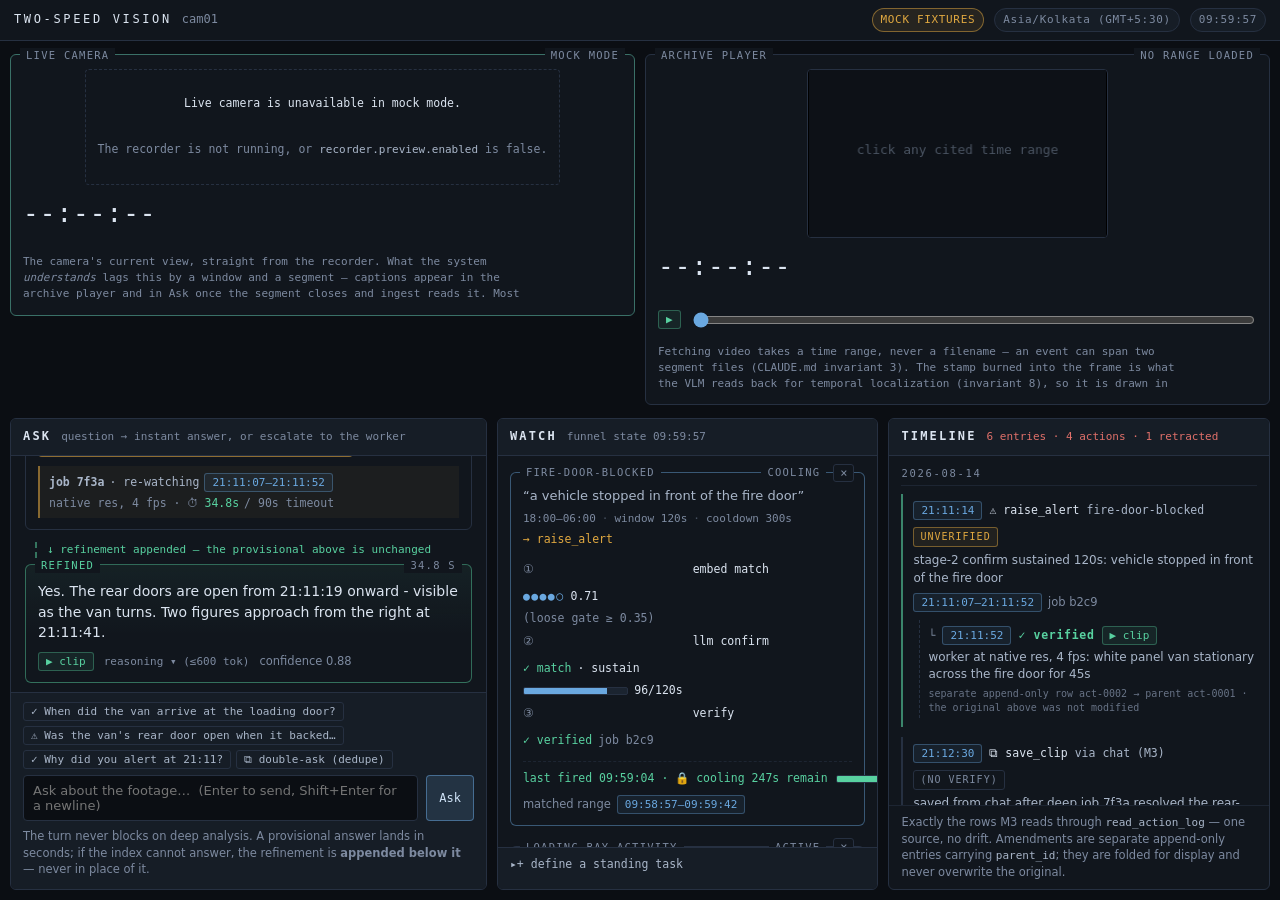
==== ui/index.html @ 1375d9a0 "Two-speed vision agent: recorder, ingest, index, worker, ask agent, monitor, UI Local video intellig" ====
<!DOCTYPE html>
<html lang="en">
  <head>
    <meta charset="utf-8" />
    <meta name="viewport" content="width=device-width, initial-scale=1" />
    <title>Two-Speed Vision — cam01</title>

    <!--
      CLAUDE.md invariant 10 / SPEC §11.1: THIS PAGE SHIPS NO REMOTE ASSETS.
      No CDN, no remote fonts, no remote anything. The demo is rehearsed and run with the
      network off — a CDN link works on every laptop you test on and fails on stage.
      Everything below is a relative path into ui/. The favicon is an inline data: URI so
      the browser does not even ask for /favicon.ico. Fonts are the system stack.
      If you add an asset, add it to this directory. `grep -rn "https\?://" ui/*.html
      ui/static ui/mock` must return nothing at all — the favicon below is a base64 PNG
      rather than the usual inline SVG precisely so that grep stays clean: an SVG data
      URI has to carry an xmlns that *looks* like a remote reference to anyone auditing
      in a hurry at hour 39.
    -->
    <link rel="icon" href="[data-uri]" />
    <link rel="stylesheet" href="static/app.css" />
  </head>

  <body>
    <header class="topbar">
      <div class="topbar-left">
        <span class="brand">TWO-SPEED VISION</span>
        <span class="brand-sub" data-camera-id>cam01</span>
      </div>
      <div class="topbar-right">
        <span class="pill" data-mode-pill>…</span>
        <span class="pill pill--quiet" data-tz-pill>…</span>
        <span class="pill pill--quiet" data-clock-pill>--:--:--</span>
      </div>
    </header>

    <div class="banner" data-banner hidden></div>

    <main class="layout">
      <!-- Live camera and archive player sit side by side: what the camera SEES next
           to what the system UNDERSTOOD. The gap between them is the design. -->
      <div class="stage">
        <!-- ─────────────────────────── live camera view ─────────────────────────── -->
      <!-- What the camera sees RIGHT NOW. A rolling JPEG written by the recorder's own
           ffmpeg as a second output (recorder.preview) — v4l2 access is exclusive, so
           this is the only way to show a live view without taking /dev/video0 away from
           the recorder. It is not the archive and it is not an analysis input. -->
      <section class="player card live" data-live>
        <span class="card-title">Live camera</span>
        <span class="card-badge" data-live-badge>connecting…</span>

        <div class="player-frame">
          <img data-live-img alt="live camera view" />
          <div class="live-offline" data-live-offline hidden>
            <p>No live frame.</p>
            <p class="muted">The recorder is not running, or <code>recorder.preview.enabled</code> is false.</p>
          </div>
        </div>

        <div class="player-side">
          <div class="player-clock" data-live-clock>--:--:--</div>
          <div class="player-source muted" data-live-source></div>
          <p class="player-note muted">
            The camera's current view, straight from the recorder. What the system
            <em>understands</em> lags this by a window and a segment — captions appear in
            the archive player and in Ask once the segment closes and ingest reads it.
            Most windows never reach the VLM at all: the detector gate skips ~80% of them
            (SPEC §2.3), which is what makes real-time possible.
          </p>
        </div>
      </section>

      <!-- ───────────────────────── shared archive player ───────────────────────── -->
      <section class="player card" data-player>
        <span class="card-title">Archive player</span>
        <span class="card-badge" data-player-range>no range loaded</span>

        <div class="player-frame">
          <canvas data-player-canvas></canvas>
          <!-- live mode swaps to GET /api/video?t_from=..&t_to=.. — a RANGE, never a file -->
          <video data-player-video hidden playsinline muted></video>
        </div>

        <div class="player-side">
          <div class="player-clock" data-player-clock>--:--:--</div>
          <div class="player-source muted" data-player-source></div>
          <div class="player-transport">
            <button type="button" class="chip chip--action" data-player-play aria-label="play">▶</button>
            <input type="range" min="0" max="1000" value="0" data-player-scrub aria-label="scrub" />
          </div>
          <div class="player-segments" data-player-segments></div>
          <div class="player-fetch muted" data-player-fetch></div>
          <p class="player-note muted">
            Fetching video takes a time range, never a filename — an event can span two
            segment files (CLAUDE.md invariant 3). The stamp burned into the frame is what
            the VLM reads back for temporal localization (invariant 8), so it is drawn in
            UTC, exactly as ingest burns it.
          </p>
        </div>
      </section>

      </div>

      <div class="panes">
        <!-- ─────────────────────────────── ASK ─────────────────────────────── -->
        <section class="pane pane--ask" data-ask>
          <header class="pane-head">
            <h1>Ask</h1>
            <span class="pane-sub">question → instant answer, or escalate to the worker</span>
          </header>

          <div class="ask-log" data-ask-log></div>

          <div class="ask-composer">
            <div class="chips" data-ask-demos></div>
            <form data-ask-form>
              <textarea
                data-ask-input
                rows="2"
                placeholder="Ask about the footage…  (Enter to send, Shift+Enter for a newline)"
              ></textarea>
              <button type="submit" class="btn btn--primary">Ask</button>
            </form>
            <p class="muted composer-note">
              The turn never blocks on deep analysis. A provisional answer lands in
              seconds; if the index cannot answer, the refinement is
              <strong>appended below it</strong> — never in place of it.
            </p>
          </div>
        </section>

        <!-- ────────────────────────────── WATCH ────────────────────────────── -->
        <section class="pane pane--watch" data-watch>
          <header class="pane-head">
            <h1>Watch</h1>
            <span class="pane-sub" data-watch-stamp>standing tasks → MCP actions</span>
          </header>

          <div class="watch-list" data-watch-list></div>

          <details class="task-form">
            <summary>+ define a standing task</summary>
            <form data-watch-form>
              <label>
                <span>task_id</span>
                <input name="task_id" placeholder="fire-door-blocked" autocomplete="off" />
              </label>
              <label>
                <span>describe</span>
                <input name="describe" placeholder="a vehicle stopped in front of the fire door" autocomplete="off" />
              </label>
              <div class="form-row">
                <label>
                  <span>window (s)</span>
                  <input name="window" type="number" min="1" />
                </label>
                <label>
                  <span>cooldown (s)</span>
                  <input name="cooldown" type="number" min="1" />
                </label>
              </div>
              <div class="form-row">
                <label>
                  <span>action</span>
                  <select name="action">
                    <option value="save_clip">save_clip</option>
                    <option value="raise_alert" selected>raise_alert</option>
                    <option value="file_ticket">file_ticket</option>
                  </select>
                </label>
                <label>
                  <span>active (local)</span>
                  <input name="active" placeholder="18:00-06:00" autocomplete="off" />
                </label>
              </div>
              <div class="form-foot">
                <button type="submit" class="btn">register</button>
                <!-- An explicit way out. The <summary> toggles too, but with the marker
                     hidden and the form taller than the pane on a laptop, "click the
                     heading again" is not discoverable. -->
                <button type="button" class="btn btn--quiet" data-watch-cancel>cancel</button>
                <code data-watch-endpoint></code>
              </div>
              <p class="form-msg" data-watch-formmsg></p>
              <p class="muted">
                The same endpoint M3 binds to later (SPEC §10 D5), so conversational
                registration costs a tool schema rather than new plumbing.
                <code>config/tasks.yaml</code> stays the cold-start seed.
              </p>
            </form>
          </details>
        </section>

        <!-- ───────────────────────────── TIMELINE ──────────────────────────── -->
        <section class="pane pane--timeline" data-timeline>
          <header class="pane-head">
            <h1>Timeline</h1>
            <span class="pane-sub" data-timeline-summary>the append-only action log</span>
          </header>

          <div class="timeline-list" data-timeline-list></div>

          <p class="muted pane-foot">
            Exactly the rows M3 reads through <code>read_action_log</code> — one source,
            no drift. Amendments are separate append-only entries carrying
            <code>parent_id</code>; they are folded for display and never overwrite the
            original.
          </p>
        </section>
      </div>
    </main>

    <script src="static/time.js" defer></script>
    <script src="static/data.js" defer></script>
    <script src="static/player.js" defer></script>
    <script src="static/live.js" defer></script>
    <script src="static/ask.js" defer></script>
    <script src="static/watch.js" defer></script>
    <script src="static/timeline.js" defer></script>
    <script src="static/app.js" defer></script>
  </body>
</html>
---- ui/static/app.css ----
/* SPEC §11 — three panes over one shared archive player.
 *
 * No remote assets, by rule (CLAUDE.md invariant 10): system font stacks only, no
 * @import, no url() to anywhere but this directory. Icons are Unicode glyphs, which
 * cost nothing and cannot fail to load with the network off.
 *
 * The visual language deliberately follows the ASCII mockups in SPEC §11.2–§11.4:
 * boxed cards with the label sitting in the top border and the state badge opposite it,
 * because on stage the label and the state are what people read.
 */

:root {
  --bg: #0b0e13;
  --panel: #11161d;
  --panel-2: #161d26;
  --panel-3: #1b2430;
  --line: #263041;
  --line-soft: #1d2532;
  --text: #dbe4f0;
  --text-dim: #a9b6c9;
  --muted: #7d8aa0;

  --ok: #58d1a0;
  --warn: #e0a840;
  --bad: #e0706a;
  --info: #6aa8e0;
  --hot: #d98cd0;

  --mono: ui-monospace, "DejaVu Sans Mono", "Liberation Mono", Menlo, Consolas, "Courier New", monospace;
  --sans: system-ui, -apple-system, "Segoe UI", Roboto, "Helvetica Neue", "Noto Sans", Arial, sans-serif;
}

* {
  box-sizing: border-box;
}

html,
body {
  height: 100%;
}

body {
  margin: 0;
  background: var(--bg);
  color: var(--text);
  font-family: var(--sans);
  font-size: 14px;
  line-height: 1.45;
  display: grid;
  grid-template-rows: auto auto 1fr;
  overflow: hidden;
}

/* ── top bar ─────────────────────────────────────────────────────────────────── */
.topbar {
  display: flex;
  align-items: center;
  justify-content: space-between;
  gap: 12px;
  padding: 8px 14px;
  border-bottom: 1px solid var(--line);
  background: var(--panel);
}
.topbar-left,
.topbar-right {
  display: flex;
  align-items: center;
  gap: 10px;
}
.brand {
  font-family: var(--mono);
  font-size: 12px;
  letter-spacing: 0.22em;
  color: var(--text);
}
.brand-sub {
  font-family: var(--mono);
  font-size: 12px;
  color: var(--muted);
}
.pill {
  font-family: var(--mono);
  font-size: 11px;
  letter-spacing: 0.06em;
  padding: 3px 8px;
  border-radius: 999px;
  border: 1px solid var(--line);
  color: var(--text-dim);
  background: var(--panel-2);
  white-space: nowrap;
}
.pill--quiet {
  color: var(--muted);
}
.pill--mock {
  color: var(--warn);
  border-color: rgba(224, 168, 64, 0.5);
  background: rgba(224, 168, 64, 0.1);
}
.pill--live {
  color: var(--ok);
  border-color: rgba(88, 209, 160, 0.5);
  background: rgba(88, 209, 160, 0.1);
}

.banner {
  padding: 8px 14px;
  font-family: var(--mono);
  font-size: 12px;
  border-bottom: 1px solid var(--line);
}
.banner--bad {
  background: rgba(224, 112, 106, 0.12);
  color: var(--bad);
}
.banner--warn {
  background: rgba(224, 168, 64, 0.12);
  color: var(--warn);
}

/* ── layout ──────────────────────────────────────────────────────────────────── */
.layout {
  display: grid;
  grid-template-rows: auto minmax(0, 1fr);
  gap: 10px;
  padding: 10px;
  min-height: 0;
}
.panes {
  display: grid;
  grid-template-columns: 1.25fr 1fr 1fr;
  gap: 10px;
  min-height: 0;
}
.pane {
  display: flex;
  flex-direction: column;
  min-height: 0;
  background: var(--panel);
  border: 1px solid var(--line);
  border-radius: 6px;
  overflow: hidden;
}
.pane-head {
  display: flex;
  align-items: baseline;
  gap: 10px;
  padding: 9px 12px;
  border-bottom: 1px solid var(--line);
  background: var(--panel-2);
}
.pane-head h1 {
  margin: 0;
  font-size: 12px;
  font-family: var(--mono);
  letter-spacing: 0.18em;
  text-transform: uppercase;
  color: var(--text);
}
.pane-sub {
  font-size: 11px;
  color: var(--muted);
  font-family: var(--mono);
}
.pane-foot {
  margin: 0;
  padding: 8px 12px;
  border-top: 1px solid var(--line-soft);
  font-size: 11px;
}

/* ── cards (the ASCII boxes) ─────────────────────────────────────────────────── */
.card {
  position: relative;
  border: 1px solid var(--line);
  border-radius: 6px;
  background: var(--panel);
  padding: 14px 12px 11px;
}
.card > .card-title,
.card > .card-badge {
  position: absolute;
  top: -0.68em;
  font-family: var(--mono);
  font-size: 10.5px;
  letter-spacing: 0.12em;
  text-transform: uppercase;
  background: var(--panel);
  padding: 0 6px;
  color: var(--muted);
}
.card > .card-title {
  left: 9px;
}
.card > .card-badge {
  right: 9px;
}

.muted {
  color: var(--muted);
  font-size: 11.5px;
}
code {
  font-family: var(--mono);
  font-size: 11px;
  color: var(--text-dim);
}

/* ── buttons / chips ─────────────────────────────────────────────────────────── */
.btn {
  font-family: var(--mono);
  font-size: 12px;
  padding: 6px 12px;
  border-radius: 4px;
  border: 1px solid var(--line);
  background: var(--panel-3);
  color: var(--text);
  cursor: pointer;
}
.btn:hover {
  border-color: var(--info);
}
.btn--primary {
  background: rgba(106, 168, 224, 0.16);
  border-color: rgba(106, 168, 224, 0.5);
  color: #cfe3f7;
}
.chip {
  font-family: var(--mono);
  font-size: 11px;
  padding: 2px 7px;
  border-radius: 3px;
  border: 1px solid var(--line);
  background: var(--panel-2);
  color: var(--text-dim);
  cursor: pointer;
}
.chip:hover {
  border-color: var(--info);
  color: #fff;
}
.chip--cite,
.chip--ts {
  color: var(--info);
  border-color: rgba(106, 168, 224, 0.35);
  background: rgba(106, 168, 224, 0.08);
}
.chip--action {
  color: var(--ok);
  border-color: rgba(88, 209, 160, 0.35);
  background: rgba(88, 209, 160, 0.08);
}
.chip--demo {
  color: var(--text-dim);
}
.chips {
  display: flex;
  flex-wrap: wrap;
  gap: 5px;
  margin-bottom: 6px;
}

/* ── player ──────────────────────────────────────────────────────────────────── */
.player {
  display: grid;
  grid-template-columns: 340px minmax(0, 1fr);
  gap: 14px;
  align-items: start;
  transition: border-color 0.25s ease;
}
.player--flash {
  border-color: var(--info);
}
.player-frame canvas,
.player-frame video {
  width: 100%;
  display: block;
  border-radius: 4px;
  border: 1px solid var(--line);
  background: #000;
}
/* display:block above out-specifies the [hidden] attribute, which otherwise leaves the
   inactive surface sitting there as a dead black rectangle. Only one of the two is ever
   live: the canvas in mock mode, the <video> once M3 serves the range. */
.player-frame canvas[hidden],
.player-frame video[hidden] {
  display: none;
}
.player-side {
  min-width: 0;
}
.player-clock {
  font-family: var(--mono);
  font-size: 26px;
  letter-spacing: 0.04em;
  color: var(--text);
}
.player-source {
  min-height: 16px;
}
.player-transport {
  display: flex;
  align-items: center;
  gap: 10px;
  margin: 8px 0;
}
.player-transport input[type="range"] {
  flex: 1;
  accent-color: var(--info);
}
.player-segments {
  display: flex;
  flex-wrap: wrap;
  align-items: center;
  gap: 6px;
  font-family: var(--mono);
  font-size: 11.5px;
}
.seg {
  padding: 2px 7px;
  border-radius: 3px;
  border: 1px solid var(--line);
  background: var(--panel-2);
  color: var(--text-dim);
}
.seg-join {
  color: var(--muted);
}
.seg-span {
  color: var(--warn);
  border: 1px solid rgba(224, 168, 64, 0.4);
  background: rgba(224, 168, 64, 0.1);
  padding: 2px 7px;
  border-radius: 3px;
}
.player-fetch {
  font-family: var(--mono);
  margin-top: 5px;
  word-break: break-all;
}
.player-note {
  margin: 8px 0 0;
  max-width: 78ch;
}

/* ── ASK ─────────────────────────────────────────────────────────────────────── */
.ask-log {
  flex: 1;
  min-height: 0;
  overflow-y: auto;
  padding: 16px 14px 4px;
}
.turn + .turn {
  margin-top: 22px;
  padding-top: 18px;
  border-top: 1px dashed var(--line-soft);
}
.bubble--user {
  border: 1px solid var(--line);
  border-radius: 6px;
  background: var(--panel-2);
  padding: 8px 10px;
}
.bubble-head {
  display: flex;
  justify-content: space-between;
  font-family: var(--mono);
  font-size: 10.5px;
  letter-spacing: 0.12em;
  text-transform: uppercase;
  color: var(--muted);
}
.bubble-body {
  margin: 4px 0 0;
}
.pending {
  font-family: var(--mono);
  font-size: 11.5px;
  color: var(--muted);
  margin: 8px 0 0 4px;
}
.retrieval {
  display: flex;
  flex-wrap: wrap;
  align-items: center;
  gap: 4px;
  font-family: var(--mono);
  font-size: 11.5px;
  color: var(--muted);
  margin: 10px 0 14px 4px;
}

.answer {
  margin-bottom: 4px;
}
.answer + .answer {
  margin-top: 16px;
}
.answer-body {
  margin: 2px 0 0;
}
.answer--provisional {
  background: var(--panel);
}
.answer--refined {
  border-color: rgba(88, 209, 160, 0.45);
  background: linear-gradient(180deg, rgba(88, 209, 160, 0.06), transparent 60%), var(--panel);
}
.answer--refined > .card-title {
  color: var(--ok);
  background: var(--panel);
}
.answer--timeout {
  border-color: rgba(224, 112, 106, 0.45);
}
.answer--timeout > .card-title {
  color: var(--bad);
}
.answer-error {
  margin-top: 8px;
  font-family: var(--mono);
  font-size: 11.5px;
  color: var(--bad);
  border: 1px solid rgba(224, 112, 106, 0.45);
  background: rgba(224, 112, 106, 0.1);
  border-radius: 4px;
  padding: 6px 8px;
}

/* THE stacking cue. If an audience is going to understand one thing about this pane,
   it is that the box above did not change. */
.append-connector {
  margin: 12px 0 6px 10px;
  padding-left: 10px;
  border-left: 2px dashed rgba(88, 209, 160, 0.5);
  font-family: var(--mono);
  font-size: 11px;
  color: var(--ok);
}

/* groundedness — the most important pixel in the build (SPEC §11.2) */
.ground {
  margin-top: 10px;
  font-family: var(--mono);
  font-size: 11.5px;
  font-weight: 700;
  letter-spacing: 0.06em;
  padding: 5px 8px;
  border-radius: 4px;
  display: inline-block;
}
.ground--indexed {
  color: var(--ok);
  border: 1px solid rgba(88, 209, 160, 0.45);
  background: rgba(88, 209, 160, 0.1);
}
.ground--escalated {
  color: var(--warn);
  border: 1px solid rgba(224, 168, 64, 0.55);
  background: rgba(224, 168, 64, 0.12);
}
.ground--unknown {
  color: var(--muted);
  border: 1px solid var(--line);
}

.jobline {
  margin-top: 9px;
  padding: 7px 9px;
  border-left: 2px solid rgba(224, 168, 64, 0.55);
  background: rgba(224, 168, 64, 0.05);
  font-family: var(--mono);
  font-size: 11.5px;
  color: var(--text-dim);
}
.jobline--dedupe {
  border-left-color: var(--hot);
  background: rgba(217, 140, 208, 0.07);
}
.jobline-row {
  display: flex;
  flex-wrap: wrap;
  align-items: center;
  gap: 5px;
}
.jobline-row--meta {
  margin-top: 3px;
  color: var(--muted);
}
.timer {
  font-variant-numeric: tabular-nums;
  color: var(--info);
}
.timer--warn {
  color: var(--warn);
}
.timer--timeout {
  color: var(--bad);
  font-weight: 700;
}
.timer--done {
  color: var(--ok);
}

.cites {
  display: flex;
  flex-wrap: wrap;
  align-items: center;
  gap: 5px;
  margin-top: 10px;
}
.answer-actions {
  display: flex;
  flex-wrap: wrap;
  align-items: center;
  gap: 10px;
  margin-top: 10px;
}
.reasoning summary {
  cursor: pointer;
  font-family: var(--mono);
  font-size: 11px;
  color: var(--muted);
  list-style: none;
}
.reasoning summary:hover {
  color: var(--text);
}
.reasoning-body {
  margin: 8px 0 0;
  padding: 9px 10px;
  border: 1px solid var(--line);
  border-radius: 4px;
  background: var(--bg);
  font-family: var(--mono);
  font-size: 11px;
  line-height: 1.6;
  color: var(--text-dim);
  white-space: pre-wrap;
  max-height: 220px;
  overflow: auto;
}

.ask-composer {
  border-top: 1px solid var(--line);
  padding: 9px 12px 11px;
  background: var(--panel-2);
}
.ask-composer form {
  display: flex;
  gap: 8px;
  align-items: stretch;
}
.ask-composer textarea {
  flex: 1;
  resize: none;
  font-family: var(--sans);
  font-size: 13px;
  color: var(--text);
  background: var(--bg);
  border: 1px solid var(--line);
  border-radius: 4px;
  padding: 7px 9px;
}
.ask-composer textarea:focus {
  outline: none;
  border-color: var(--info);
}
.composer-note {
  margin: 7px 0 0;
}

/* ── WATCH ───────────────────────────────────────────────────────────────────── */
.watch-list {
  flex: 1;
  min-height: 0;
  overflow-y: auto;
  padding: 16px 12px 6px;
  display: flex;
  flex-direction: column;
  gap: 20px;
}
.task {
  transition: border-color 0.3s ease;
}
.task--cooling {
  border-color: rgba(106, 168, 224, 0.45);
}
.task-describe {
  margin: 0 0 6px;
  color: var(--text-dim);
  font-size: 13px;
}
.task-meta {
  display: flex;
  flex-wrap: wrap;
  gap: 6px;
  font-family: var(--mono);
  font-size: 11px;
  color: var(--muted);
}
.task-meta .sep {
  opacity: 0.5;
}
.task-action {
  margin: 4px 0 10px;
  font-family: var(--mono);
  font-size: 11.5px;
}
.sev-low {
  color: var(--info);
}
.sev-human {
  color: var(--warn);
}

.stage {
  display: grid;
  grid-template-columns: 18px 78px minmax(0, 1fr);
  align-items: center;
  gap: 6px;
  padding: 3px 0;
  font-family: var(--mono);
  font-size: 11.5px;
}
.stage-num {
  color: var(--muted);
}
.stage-label {
  color: var(--text-dim);
}
.stage-value {
  display: flex;
  flex-wrap: wrap;
  align-items: center;
  gap: 6px;
  min-width: 0;
}
.stage--idle {
  opacity: 0.55;
}
.stage--hit .stage-label {
  color: var(--text);
}
.stage--bad .stage-label {
  color: var(--bad);
}
.dots {
  letter-spacing: 0.12em;
  color: var(--info);
}
.num {
  font-variant-numeric: tabular-nums;
  color: var(--text);
}
.verdict--yes {
  color: var(--ok);
}
.verdict--no {
  color: var(--bad);
}
.verdict--run {
  color: var(--info);
}

.bar {
  position: relative;
  flex: 1;
  min-width: 70px;
  height: 8px;
  border-radius: 2px;
  background: var(--panel-3);
  border: 1px solid var(--line);
  overflow: hidden;
}
.bar-fill {
  height: 100%;
  width: 0;
  background: var(--info);
  transition: width 0.24s linear;
}
.bar--full .bar-fill {
  background: var(--warn);
}
.bar--cooling .bar-fill {
  background: var(--ok);
}
.brake {
  margin-top: 10px;
  padding-top: 8px;
  border-top: 1px dashed var(--line-soft);
  display: flex;
  align-items: center;
  gap: 8px;
  font-family: var(--mono);
  font-size: 11.5px;
}
.brake-text {
  color: var(--muted);
  white-space: nowrap;
}
.brake-text--cooling {
  color: var(--ok);
}
.brake .bar {
  max-width: 120px;
}
.task-range {
  display: flex;
  align-items: center;
  gap: 6px;
  margin-top: 8px;
}

.badge--on {
  color: var(--ok);
}
.badge--hot {
  color: var(--hot);
}
.badge--cool {
  color: var(--info);
}
.badge--off {
  color: var(--muted);
}

.task-form {
  border-top: 1px solid var(--line);
  background: var(--panel-2);
  padding: 8px 12px 12px;
  /* Bounded and scrollable. Measured at 1366x768: opened, this form was 104 px taller
     than the pane, so the register button sat below it and the only visible way out was
     to submit — the panel read as a one-way door. A block box with a DEFINITE
     max-height always scrolls; a percentage one does not resolve here, and pushing the
     scroll onto the inner <form> needs a definite height the flex chain never hands it. */
  max-height: 38vh;
  overflow-y: auto;
}
.task-form > summary {
  cursor: pointer;
  font-family: var(--mono);
  font-size: 11.5px;
  color: var(--text-dim);
  list-style: none;
  /* Stays put while the form scrolls, so the way out is never scrolled off. */
  position: sticky;
  top: 0;
  z-index: 1;
  background: var(--panel-2);
  padding-bottom: 4px;
}
/* list-style: none removes the native marker, so draw the affordance — otherwise
   nothing on screen says the heading toggles. */
.task-form > summary::before {
  content: "▸ ";
  display: inline-block;
  transition: transform 0.12s ease;
}
.task-form[open] > summary::before {
  transform: rotate(90deg);
}
.task-form > summary:hover {
  color: var(--text);
}
.task-form form {
  margin-top: 10px;
  display: flex;
  flex-direction: column;
  gap: 7px;
}
.task-form label {
  display: flex;
  flex-direction: column;
  gap: 3px;
  flex: 1;
  font-family: var(--mono);
  font-size: 10.5px;
  color: var(--muted);
  letter-spacing: 0.06em;
}
.task-form input,
.task-form select {
  font-family: var(--mono);
  font-size: 12px;
  padding: 5px 7px;
  border-radius: 4px;
  border: 1px solid var(--line);
  background: var(--bg);
  color: var(--text);
}
.task-form input:focus,
.task-form select:focus {
  outline: none;
  border-color: var(--info);
}
.form-row {
  display: flex;
  gap: 8px;
}
.form-foot {
  display: flex;
  align-items: center;
  gap: 10px;
}
.form-msg {
  margin: 0;
  font-family: var(--mono);
  font-size: 11px;
  color: var(--muted);
  min-height: 15px;
}
.form-msg--ok {
  color: var(--ok);
}
.form-msg--bad {
  color: var(--bad);
}

/* ── TIMELINE ────────────────────────────────────────────────────────────────── */
.timeline-list {
  flex: 1;
  min-height: 0;
  overflow-y: auto;
  padding: 10px 12px;
}
.day-head {
  font-family: var(--mono);
  font-size: 10.5px;
  letter-spacing: 0.16em;
  color: var(--muted);
  text-transform: uppercase;
  margin: 12px 0 8px;
  padding-bottom: 4px;
  border-bottom: 1px solid var(--line-soft);
}
.day-head:first-child {
  margin-top: 0;
}
.entry {
  border-left: 2px solid var(--line);
  padding: 7px 0 9px 10px;
  margin-bottom: 10px;
}
.entry--verified {
  border-left-color: rgba(88, 209, 160, 0.6);
}
.entry--retracted {
  border-left-color: var(--bad);
  background: rgba(224, 112, 106, 0.05);
}
.entry-head {
  display: flex;
  flex-wrap: wrap;
  align-items: center;
  gap: 7px;
  font-family: var(--mono);
  font-size: 11.5px;
}
.entry .kind {
  color: var(--text);
}
.entry .entry-task {
  color: var(--text-dim);
}
.entry--retracted .entry-head .kind,
.entry--retracted .entry-head .entry-task,
.entry--retracted .entry-reason {
  text-decoration: line-through;
  text-decoration-color: rgba(224, 112, 106, 0.85);
  opacity: 0.62;
}
.status {
  font-family: var(--mono);
  font-size: 10px;
  letter-spacing: 0.1em;
  text-transform: uppercase;
  padding: 2px 6px;
  border-radius: 3px;
  border: 1px solid var(--line);
  color: var(--muted);
}
.status--unverified {
  color: var(--warn);
  border-color: rgba(224, 168, 64, 0.45);
  background: rgba(224, 168, 64, 0.08);
}
.status--verified {
  color: var(--ok);
  border-color: rgba(88, 209, 160, 0.45);
}
.status--retracted {
  color: var(--bad);
  border-color: rgba(224, 112, 106, 0.5);
}
.entry-reason {
  margin: 5px 0 6px;
  font-size: 12px;
  color: var(--text-dim);
}
.entry-foot {
  display: flex;
  flex-wrap: wrap;
  align-items: center;
  gap: 6px;
}
.amend {
  margin: 8px 0 0 6px;
  padding: 6px 0 2px 8px;
  border-left: 1px dashed var(--line);
}
.amend-head {
  display: flex;
  flex-wrap: wrap;
  align-items: center;
  gap: 7px;
  font-family: var(--mono);
  font-size: 11.5px;
}
.amend-elbow {
  color: var(--muted);
}
.amend-verdict {
  font-weight: 700;
  letter-spacing: 0.06em;
}
.amend-verdict--ok {
  color: var(--ok);
}
.amend-verdict--bad {
  color: var(--bad);
}
.amend--retracted {
  border-left-color: rgba(224, 112, 106, 0.6);
}
.amend-reason {
  margin: 4px 0 3px;
  font-size: 12px;
  color: var(--text-dim);
}
.amend-note {
  font-family: var(--mono);
  font-size: 10px;
  color: var(--muted);
  opacity: 0.8;
}
.has-retraction {
  color: var(--bad);
}

/* ── scrollbars / narrow screens ─────────────────────────────────────────────── */
::-webkit-scrollbar {
  width: 9px;
  height: 9px;
}
::-webkit-scrollbar-thumb {
  background: #223046;
  border-radius: 6px;
}
::-webkit-scrollbar-track {
  background: transparent;
}

@media (max-width: 1200px) {
  body {
    overflow: auto;
  }
  .panes {
    grid-template-columns: 1fr;
  }
  .pane {
    height: 70vh;
  }
  .player {
    grid-template-columns: 1fr;
  }
}

/* ── Live camera ────────────────────────────────────────────────────────────────
   Reuses the .player grid so the two video surfaces line up, but is deliberately
   marked apart from it. The archive player shows what the system UNDERSTOOD —
   captioned, indexed, seconds-to-minutes old. This shows what the camera SEES right
   now. Blending them into one "feed" would hide the very gap the design is about. */
.player.live {
  border-color: color-mix(in srgb, var(--ok) 40%, var(--line));
}
.player-frame img[data-live-img] {
  width: 100%;
  display: block;
  border-radius: 4px;
  border: 1px solid var(--line);
  background: #000;
  /* The recorder rewrites this file in place; without a min-height the pane collapses
     for one frame each time a load lands, which reads as a flicker. */
  min-height: 180px;
  object-fit: contain;
}
.player-frame img[data-live-img][hidden] {
  display: none;
}
.badge--live {
  color: var(--ok);
  border-color: color-mix(in srgb, var(--ok) 45%, transparent);
}
/* A soft pulse, so "live" is legible at a glance from across a room without anyone
   having to read the badge text. */
.badge--live::before {
  content: "● ";
  animation: live-pulse 2s ease-in-out infinite;
}
@keyframes live-pulse {
  0%, 100% { opacity: 1; }
  50%      { opacity: 0.35; }
}
.live-offline {
  border: 1px dashed var(--line);
  border-radius: 4px;
  padding: 22px 14px;
  text-align: center;
  min-height: 180px;
  display: flex;
  flex-direction: column;
  justify-content: center;
  gap: 6px;
}
@media (prefers-reduced-motion: reduce) {
  .badge--live::before { animation: none; }
}

/* ── Stage: live camera + archive player, side by side ──────────────────────────
   .layout is `grid-template-rows: auto minmax(0,1fr)` and expects exactly two
   children — the stage and the panes. Adding a third top-level section is what
   knocked the rows out of alignment, so both video cards live in this wrapper and
   .layout keeps its two rows. */
.stage {
  display: grid;
  grid-template-columns: minmax(0, 1fr) minmax(0, 1fr);
  gap: 10px;
  align-items: start;
  min-width: 0;
}
/* At half width there is no room for the card's own 340px frame column beside its
   text, so each card stacks internally: video first, then its clock and notes. */
.stage > .player {
  grid-template-columns: minmax(0, 1fr);
  gap: 10px;
}
/* Keep the two video surfaces the same height so the pair reads as one row rather than
   two cards that happen to be adjacent — and CAP that height. `.layout` gives the stage
   an `auto` row, so an uncapped 16:9 video in a half-viewport-wide card grows past 500px
   and starves the panes below it of the `1fr` they need. The cap is what keeps Ask,
   Watch and Timeline on screen. */
.stage .player-frame {
  display: flex;
  justify-content: center;
  max-height: 30vh;
}
.stage .player-frame img[data-live-img],
.stage .player-frame canvas,
.stage .player-frame video {
  aspect-ratio: 16 / 9;
  width: auto;
  height: auto;
  max-width: 100%;
  max-height: 30vh;
  min-height: 0;
  object-fit: contain;
}
/* The offline placeholder has its own min-height for the standalone layout; inside the
   stage it must obey the same cap or it reintroduces the problem whenever the recorder
   is down. */
.stage .live-offline {
  min-height: 0;
  max-height: 30vh;
  padding: 14px 12px;
}
.stage .player-note {
  margin: 6px 0 0;
}
/* One column on narrower screens — side by side stops being legible well before the
   cards stop fitting. */
@media (max-width: 1180px) {
  .stage { grid-template-columns: minmax(0, 1fr); }
}

/* The panes carry the actual product — Ask, Watch, Timeline. They must never be
   squeezed to nothing by whatever the stage above decides it needs. */
.panes {
  min-height: 340px;
}
/* Long explanatory notes are worth keeping, but not at the cost of the panes. In the
   two-up stage they are secondary to the video itself. */
.stage .player-note {
  font-size: 11px;
  line-height: 1.45;
  max-height: 4.5em;
  overflow: auto;
}

/* `display:flex` above out-specifies the [hidden] attribute, exactly as the canvas/video
   rule further up warns. Without this the "no live frame" placeholder sits BESIDE the
   working image instead of being replaced by it. */
.live-offline[hidden] {
  display: none;
}

/* Delete control on a standing-task card. Deliberately quiet until hovered: it is
   destructive and sits on every card, so it should not compete with the funnel state
   that the pane exists to show. */
.task-delete {
  position: absolute;
  top: -0.72em;
  right: 10px;
  border: 1px solid var(--line);
  border-radius: 3px;
  background: var(--panel);
  color: var(--muted);
  font-family: var(--mono);
  font-size: 12px;
  line-height: 1;
  padding: 2px 6px;
  cursor: pointer;
}
.task-delete:hover:not(:disabled) {
  color: var(--bad, #e06c75);
  border-color: var(--bad, #e06c75);
}
.task-delete:disabled {
  opacity: 0.4;
  cursor: progress;
}
/* The badge already sits top-right; shift it left of the button so they never overlap. */
.task > .card-badge {
  right: 38px;
}


.btn--quiet {
  background: transparent;
  color: var(--muted);
  border-color: var(--line);
}
.btn--quiet:hover {
  color: var(--text);
  border-color: var(--text-dim);
}
@media (prefers-reduced-motion: reduce) {
  .task-form > summary::before { transition: none; }
}
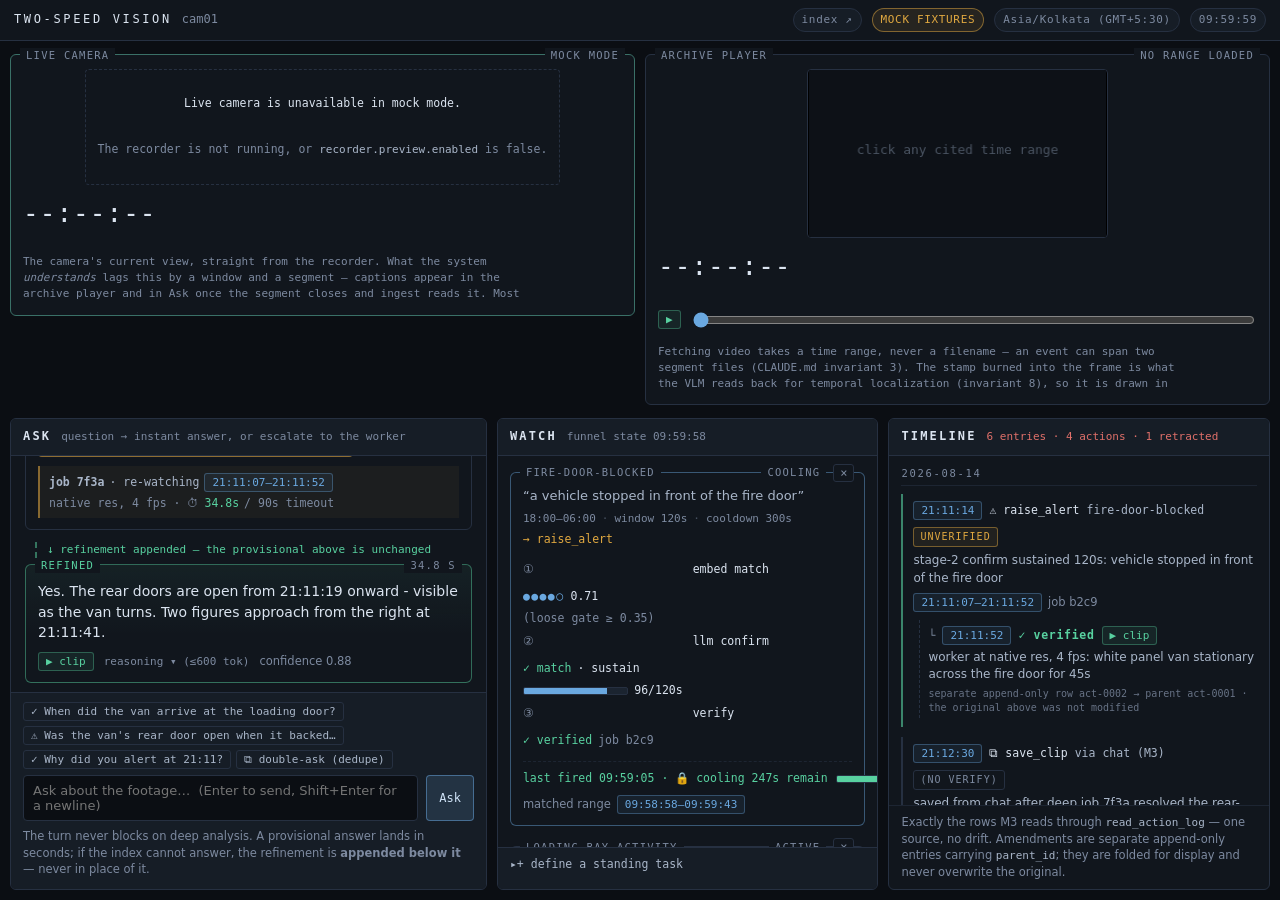
==== commit ed6bd40e: "M5: give the monitor a runner, so standing tasks actually fire The funnel, the brakes and the task r" ====
--- a/ui/index.html
+++ b/ui/index.html
@@ -28,6 +28,9 @@
         <span class="brand-sub" data-camera-id>cam01</span>
       </div>
       <div class="topbar-right">
+        <!-- The corpus behind every answer on this page: one row per analysis window,
+             gate-skipped ones included. -->
+        <a class="pill pill--quiet" href="browse.html" title="browse the index — every caption, paged">index ↗</a>
         <span class="pill" data-mode-pill>…</span>
         <span class="pill pill--quiet" data-tz-pill>…</span>
         <span class="pill pill--quiet" data-clock-pill>--:--:--</span>
--- a/ui/static/app.css
+++ b/ui/static/app.css
@@ -1147,3 +1147,318 @@
 @media (prefers-reduced-motion: reduce) {
   .task-form > summary::before { transition: none; }
 }
+
+/* ══════════════════════════════════════════════════════════════════════════════
+   INDEX BROWSER — ui/browse.html
+   
+   The console is a fixed-height three-pane cockpit; this page is a document that
+   scrolls. `body` above is `overflow: hidden` with a 3-row grid, which is right for
+   the cockpit and wrong here, so the page opts out by class rather than by having
+   two stylesheets that drift.
+   ══════════════════════════════════════════════════════════════════════════════ */
+body.page--browse {
+  grid-template-rows: auto auto 1fr;
+  overflow: hidden;
+}
+
+.brand--link {
+  text-decoration: none;
+}
+.brand--link:hover {
+  color: var(--info);
+}
+.brand-sub--here {
+  color: var(--info);
+  border-color: rgba(106, 168, 224, 0.35);
+}
+a.pill {
+  text-decoration: none;
+}
+a.pill:hover {
+  color: var(--text);
+  border-color: var(--info);
+}
+
+.browse {
+  min-height: 0;
+  display: grid;
+  grid-template-rows: auto auto 1fr auto;
+  gap: 12px;
+  padding: 16px 18px 14px;
+}
+
+.browse-head {
+  display: flex;
+  align-items: flex-start;
+  justify-content: space-between;
+  gap: 24px;
+  flex-wrap: wrap;
+}
+.browse-head h1 {
+  margin: 0;
+  font-size: 15px;
+  letter-spacing: 0.06em;
+  text-transform: uppercase;
+  color: var(--text-dim);
+}
+.browse-sub {
+  margin: 4px 0 0;
+  max-width: 68ch;
+}
+.browse-foot {
+  margin: 0;
+  max-width: 110ch;
+}
+
+/* ── corpus counters ─────────────────────────────────────────────────────────── */
+.corpus {
+  display: flex;
+  gap: 10px;
+}
+.corpus-cell {
+  min-width: 84px;
+  padding: 6px 10px;
+  border: 1px solid var(--line);
+  border-radius: 5px;
+  background: var(--panel);
+  text-align: right;
+}
+.corpus-num {
+  display: block;
+  font-family: var(--mono);
+  font-size: 17px;
+  color: var(--text);
+}
+.corpus-label {
+  display: block;
+  font-family: var(--mono);
+  font-size: 10px;
+  letter-spacing: 0.1em;
+  text-transform: uppercase;
+  color: var(--muted);
+}
+.corpus-label--warn {
+  color: var(--warn);
+}
+
+/* ── filter bar ──────────────────────────────────────────────────────────────── */
+.filters {
+  display: flex;
+  align-items: flex-end;
+  gap: 10px;
+  flex-wrap: wrap;
+  padding: 10px 12px;
+  border: 1px solid var(--line);
+  border-radius: 6px;
+  background: var(--panel);
+}
+.filters label {
+  display: flex;
+  flex-direction: column;
+  gap: 3px;
+}
+.filters-search {
+  flex: 1 1 320px;
+  min-width: 240px;
+}
+.filters-label {
+  font-family: var(--mono);
+  font-size: 10px;
+  letter-spacing: 0.1em;
+  text-transform: uppercase;
+  color: var(--muted);
+}
+.filters input,
+.filters select {
+  font-family: var(--mono);
+  font-size: 12px;
+  padding: 6px 8px;
+  border-radius: 4px;
+  border: 1px solid var(--line);
+  background: var(--panel-3);
+  color: var(--text);
+}
+.filters input:focus,
+.filters select:focus {
+  outline: none;
+  border-color: var(--info);
+}
+.filters-actions {
+  display: flex;
+  gap: 6px;
+}
+
+/* ── the table ───────────────────────────────────────────────────────────────── */
+.rows {
+  min-height: 0;
+  display: grid;
+  grid-template-rows: auto 1fr auto;
+  gap: 8px;
+  padding-top: 16px;
+}
+.rows-head {
+  display: none; /* .card renders the title/badge absolutely; this is just an anchor */
+}
+.rows-scroll {
+  min-height: 0;
+  overflow: auto;
+  border: 1px solid var(--line-soft);
+  border-radius: 4px;
+}
+.rows-table {
+  width: 100%;
+  border-collapse: collapse;
+  font-size: 12.5px;
+}
+.rows-table thead th {
+  position: sticky;
+  top: 0;
+  z-index: 1;
+  background: var(--panel-2);
+  border-bottom: 1px solid var(--line);
+  padding: 7px 10px;
+  text-align: left;
+  font-family: var(--mono);
+  font-size: 10px;
+  letter-spacing: 0.12em;
+  text-transform: uppercase;
+  color: var(--muted);
+  font-weight: 400;
+}
+.rows-table td {
+  padding: 8px 10px;
+  border-bottom: 1px solid var(--line-soft);
+  vertical-align: top;
+}
+.row:hover td {
+  background: var(--panel-2);
+}
+/* Gate-skipped windows are present but recessive: they are most of the corpus, and a
+   page where 78% of the rows shout is a page nobody reads. */
+.row--gated td {
+  color: var(--muted);
+}
+.col-time {
+  width: 168px;
+  white-space: nowrap;
+}
+.col-state {
+  width: 84px;
+}
+.col-source {
+  width: 250px;
+}
+.row-clock {
+  font-family: var(--mono);
+  color: var(--text);
+}
+.row--gated .row-clock {
+  color: var(--text-dim);
+}
+.row-date,
+.row-segment,
+.row-id {
+  font-family: var(--mono);
+  font-size: 10.5px;
+}
+.row-id {
+  cursor: pointer;
+  color: var(--muted);
+  word-break: break-all;
+}
+.row-id:hover {
+  color: var(--info);
+}
+.row-segment {
+  margin-top: 3px;
+  word-break: break-all;
+}
+
+.tag {
+  display: inline-block;
+  font-family: var(--mono);
+  font-size: 10px;
+  letter-spacing: 0.08em;
+  text-transform: uppercase;
+  padding: 2px 6px;
+  border-radius: 3px;
+  border: 1px solid var(--line);
+  color: var(--text-dim);
+  background: var(--panel-2);
+}
+.tag--live {
+  color: var(--ok);
+  border-color: rgba(88, 209, 160, 0.35);
+  background: rgba(88, 209, 160, 0.08);
+}
+.tag--rollup {
+  color: var(--hot);
+  border-color: rgba(217, 140, 208, 0.35);
+  background: rgba(217, 140, 208, 0.08);
+}
+.tag--gated {
+  color: var(--muted);
+}
+
+.caption {
+  color: var(--text-dim);
+  line-height: 1.5;
+}
+.caption mark {
+  background: rgba(224, 168, 64, 0.22);
+  color: var(--warn);
+  border-radius: 2px;
+  padding: 0 1px;
+}
+.caption-none {
+  font-style: italic;
+}
+.caption-more {
+  margin-left: 6px;
+  vertical-align: baseline;
+}
+.chip--quiet {
+  color: var(--muted);
+  background: transparent;
+}
+.col-source .chip--action {
+  display: inline-block;
+  text-decoration: none;
+  margin-bottom: 4px;
+}
+.rows-empty {
+  padding: 22px 12px;
+  text-align: center;
+}
+
+/* ── pager ───────────────────────────────────────────────────────────────────── */
+.pager {
+  display: flex;
+  align-items: center;
+  justify-content: center;
+  gap: 8px;
+}
+.pager-state {
+  font-family: var(--mono);
+  font-size: 11.5px;
+  color: var(--text-dim);
+  min-width: 150px;
+  text-align: center;
+}
+.pager .btn:disabled {
+  opacity: 0.35;
+  cursor: default;
+  border-color: var(--line-soft);
+}
+.pager .btn:disabled:hover {
+  border-color: var(--line-soft);
+}
+
+@media (max-width: 900px) {
+  .col-source {
+    width: 160px;
+  }
+  .corpus {
+    flex-wrap: wrap;
+  }
+}
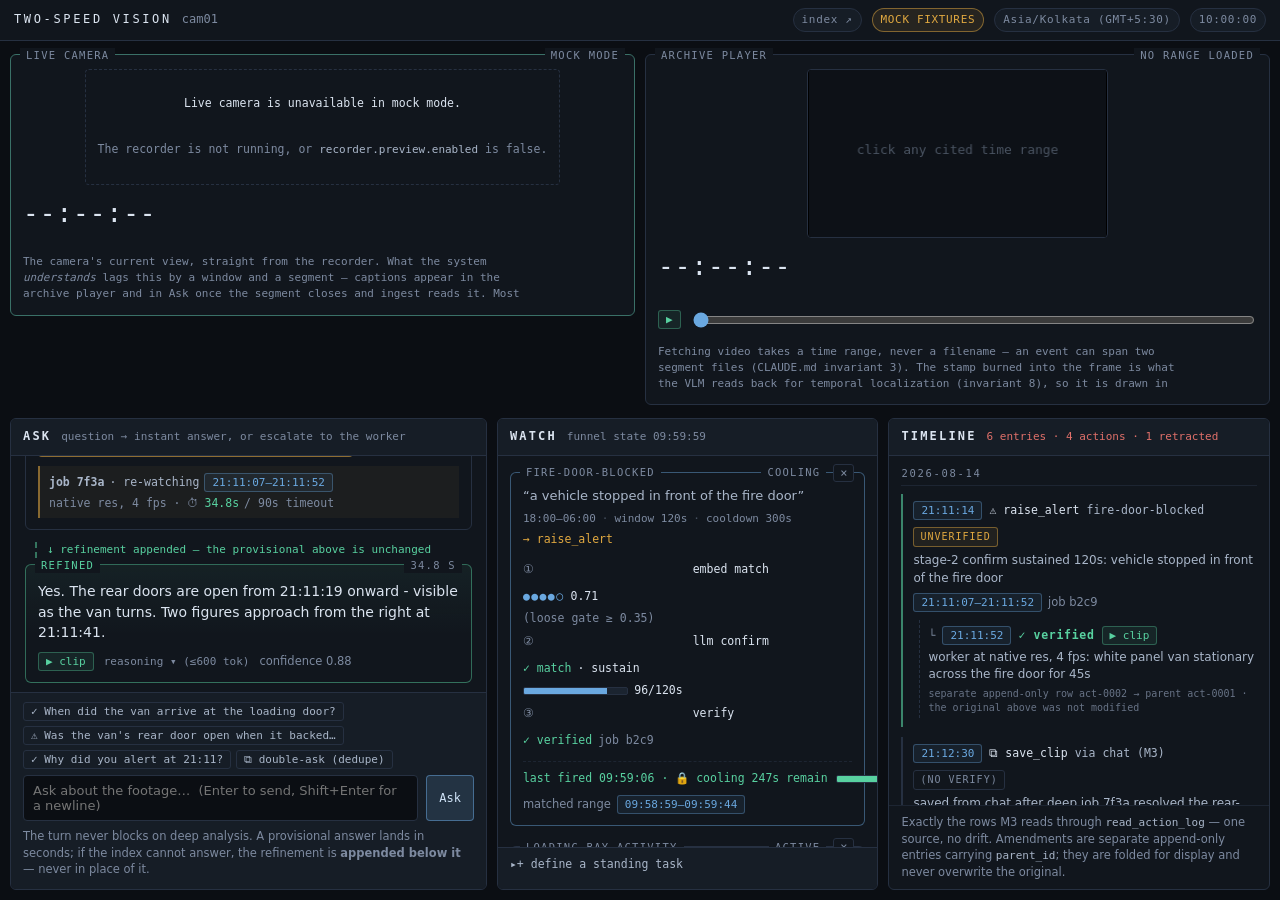
==== commit 62a733c6: "ui: open the index browser in a new tab The topbar link already carried the ↗ glyph that promises a " ====
--- a/ui/index.html
+++ b/ui/index.html
@@ -30,7 +30,19 @@
       <div class="topbar-right">
         <!-- The corpus behind every answer on this page: one row per analysis window,
              gate-skipped ones included. -->
-        <a class="pill pill--quiet" href="browse.html" title="browse the index — every caption, paged">index ↗</a>
+        <!-- New tab, deliberately: the live panes are stateful. The Ask log, an
+             in-flight deep job and the live camera poll all live in THIS document, so
+             navigating away mid-escalation loses the provisional/refined pair the demo
+             exists to show. rel="noopener" because a new tab otherwise gets a handle on
+             window.opener. -->
+        <a
+          class="pill pill--quiet"
+          href="browse.html"
+          target="_blank"
+          rel="noopener"
+          title="browse the index — every caption, paged (opens a new tab)"
+          >index ↗</a
+        >
         <span class="pill" data-mode-pill>…</span>
         <span class="pill pill--quiet" data-tz-pill>…</span>
         <span class="pill pill--quiet" data-clock-pill>--:--:--</span>
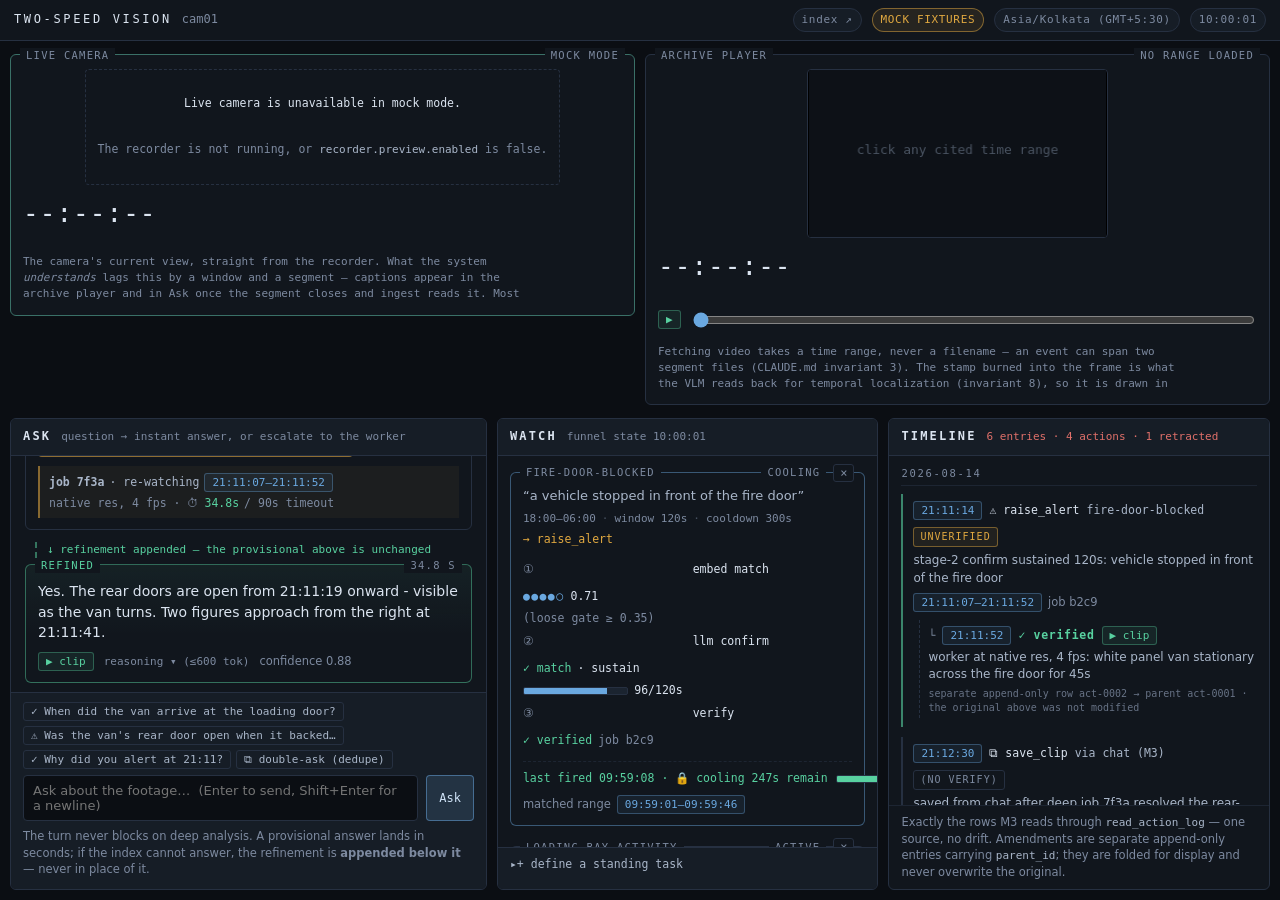
==== commit 0622218e: "Answer from the recent window, and offer the wider search rather than taking it Two separate causes " ====
--- a/ui/index.html
+++ b/ui/index.html
@@ -157,7 +157,7 @@
             <summary>+ define a standing task</summary>
             <form data-watch-form>
               <label>
-                <span>task_id</span>
+                <span>task_id <span class="muted">— free text; slugified on register</span></span>
                 <input name="task_id" placeholder="fire-door-blocked" autocomplete="off" />
               </label>
               <label>
--- a/ui/static/app.css
+++ b/ui/static/app.css
@@ -762,6 +762,12 @@
 }
 .task-form > summary:hover {
   color: var(--text);
+}
+/* The registration receipt, parked on the summary because that is the part of the
+   <details> that survives collapsing. Declared after :hover so pointing at it does not
+   grey out the confirmation. */
+.task-form > summary.summary--ok {
+  color: var(--ok);
 }
 .task-form form {
   margin-top: 10px;
@@ -1462,3 +1468,28 @@
     flex-wrap: wrap;
   }
 }
+
+/* The widen offer — "nothing in the last 30 minutes answers this; search back?"
+   Styled as a question the user answers, not as a status line: the choice behind it is
+   whether to spend tens of seconds of the single VLM slot re-watching footage. */
+.widen {
+  margin-top: 8px;
+  padding: 9px 10px;
+  border: 1px dashed color-mix(in srgb, var(--info) 45%, var(--line));
+  border-radius: 4px;
+  background: color-mix(in srgb, var(--info) 7%, transparent);
+}
+.widen-text {
+  margin: 0 0 8px;
+  font-size: 12px;
+  line-height: 1.5;
+}
+.widen-actions {
+  display: flex;
+  gap: 8px;
+  flex-wrap: wrap;
+}
+.btn--small {
+  font-size: 11.5px;
+  padding: 4px 9px;
+}
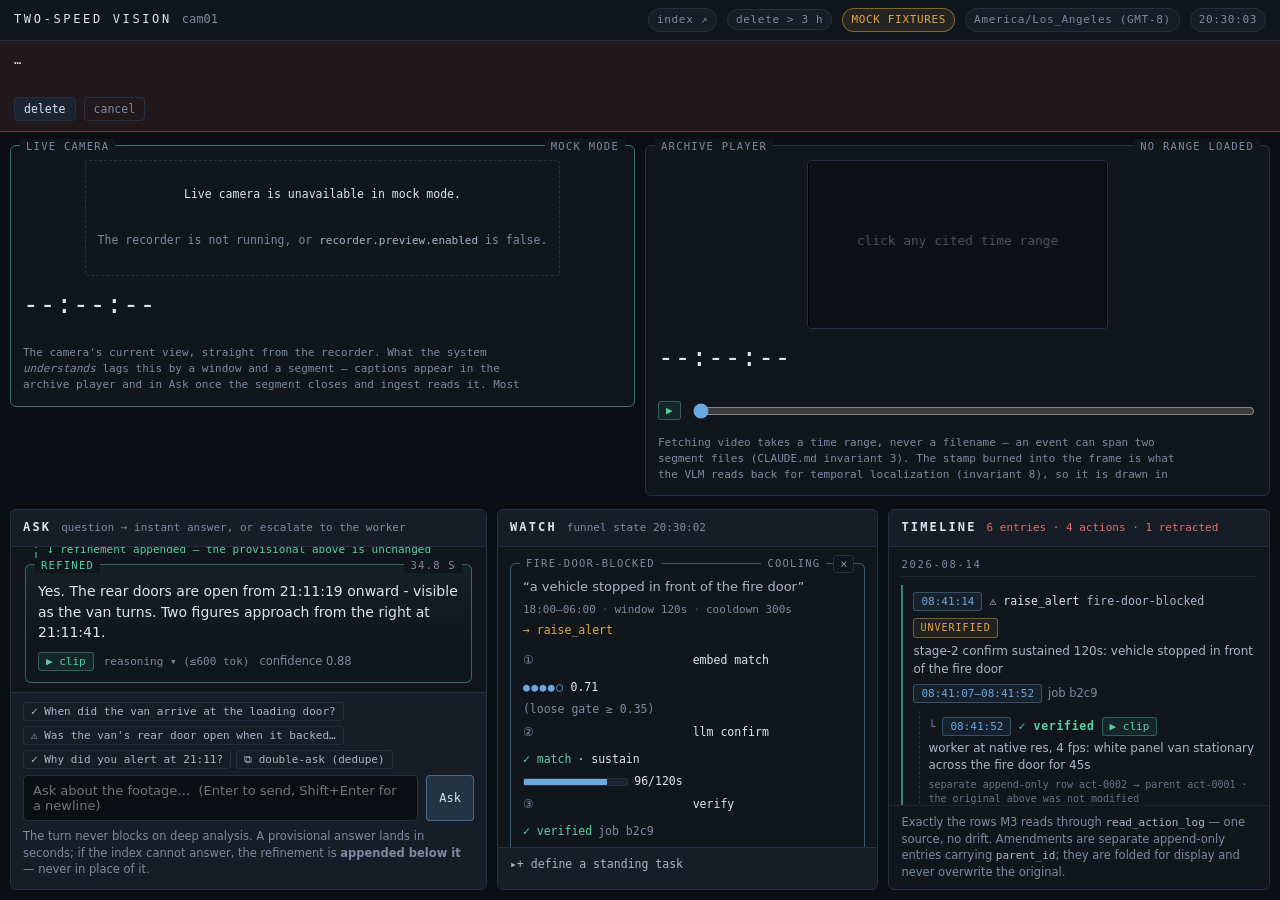
==== commit a0e41983: "Task-aware captions, so a standing task cannot be missed by omission M5 stage 1 is a cosine against " ====
--- a/ui/index.html
+++ b/ui/index.html
@@ -43,6 +43,18 @@
           title="browse the index — every caption, paged (opens a new tab)"
           >index ↗</a
         >
+        <!-- The one control on this page that destroys anything. It opens the panel
+             below rather than deleting on click: the archive is the only thing the deep
+             worker can re-read (invariant 7), so a swept hour is gone for good and the
+             counts belong in front of the decision, not in a toast after it. -->
+        <button
+          type="button"
+          class="pill pill--danger"
+          data-purge
+          title="delete archived footage and its captions older than the retention age"
+        >
+          delete old footage
+        </button>
         <span class="pill" data-mode-pill>…</span>
         <span class="pill pill--quiet" data-tz-pill>…</span>
         <span class="pill pill--quiet" data-clock-pill>--:--:--</span>
@@ -50,6 +62,19 @@
     </header>
 
     <div class="banner" data-banner hidden></div>
+
+    <!-- Confirmation for the button above. Full width and directly under the topbar
+         because it is asking about something that cannot be undone — a dropdown or a
+         tooltip would be dismissable by the same stray click that opened it. -->
+    <section class="purge" data-purge-panel hidden>
+      <p class="purge-line" data-purge-summary>…</p>
+      <p class="purge-note muted" data-purge-note></p>
+      <div class="purge-actions">
+        <button type="button" class="btn btn--danger btn--small" data-purge-confirm>delete</button>
+        <button type="button" class="btn btn--quiet btn--small" data-purge-cancel>cancel</button>
+        <button type="button" class="btn btn--small" data-purge-reload hidden>reload the console</button>
+      </div>
+    </section>
 
     <main class="layout">
       <!-- Live camera and archive player sit side by side: what the camera SEES next
@@ -232,6 +257,7 @@
     <script src="static/ask.js" defer></script>
     <script src="static/watch.js" defer></script>
     <script src="static/timeline.js" defer></script>
+    <script src="static/retention.js" defer></script>
     <script src="static/app.js" defer></script>
   </body>
 </html>
--- a/ui/static/app.css
+++ b/ui/static/app.css
@@ -101,6 +101,70 @@
   color: var(--ok);
   border-color: rgba(88, 209, 160, 0.5);
   background: rgba(88, 209, 160, 0.1);
+}
+
+/* The delete control. Red because it destroys footage, and quiet enough at rest that a
+   three-pane cockpit does not read as an alarm — it earns attention on hover and in the
+   panel below, not by sitting on the page shouting. */
+.pill--danger {
+  color: var(--bad);
+  border-color: rgba(224, 112, 106, 0.45);
+  background: rgba(224, 112, 106, 0.08);
+  cursor: pointer;
+}
+.pill--danger:hover:not(:disabled) {
+  border-color: var(--bad);
+  background: rgba(224, 112, 106, 0.18);
+}
+.pill--danger:disabled {
+  color: var(--muted);
+  border-color: var(--line);
+  background: var(--panel-2);
+  cursor: not-allowed;
+}
+
+/* Confirmation strip. Full width, under the topbar, in the flow — it pushes the console
+   down rather than floating over it, so it cannot be dismissed by the stray click that
+   opened it and cannot be missed by someone looking at a pane. */
+.purge {
+  display: flex;
+  align-items: center;
+  gap: 14px;
+  flex-wrap: wrap;
+  padding: 10px 14px;
+  font-family: var(--mono);
+  font-size: 12px;
+  background: rgba(224, 112, 106, 0.1);
+  border-bottom: 1px solid rgba(224, 112, 106, 0.4);
+}
+.purge-line {
+  margin: 0;
+  color: var(--text);
+  flex: 1 1 320px;
+  line-height: 1.5;
+}
+.purge-note {
+  margin: 0;
+  flex: 1 1 100%;
+  font-size: 11px;
+  line-height: 1.5;
+}
+.purge-actions {
+  display: flex;
+  gap: 8px;
+  flex-wrap: wrap;
+}
+.btn--danger {
+  background: rgba(224, 112, 106, 0.16);
+  border-color: rgba(224, 112, 106, 0.55);
+  color: #f6d2cf;
+}
+.btn--danger:hover:not(:disabled) {
+  border-color: var(--bad);
+}
+.btn:disabled {
+  opacity: 0.5;
+  cursor: not-allowed;
 }
 
 .banner {
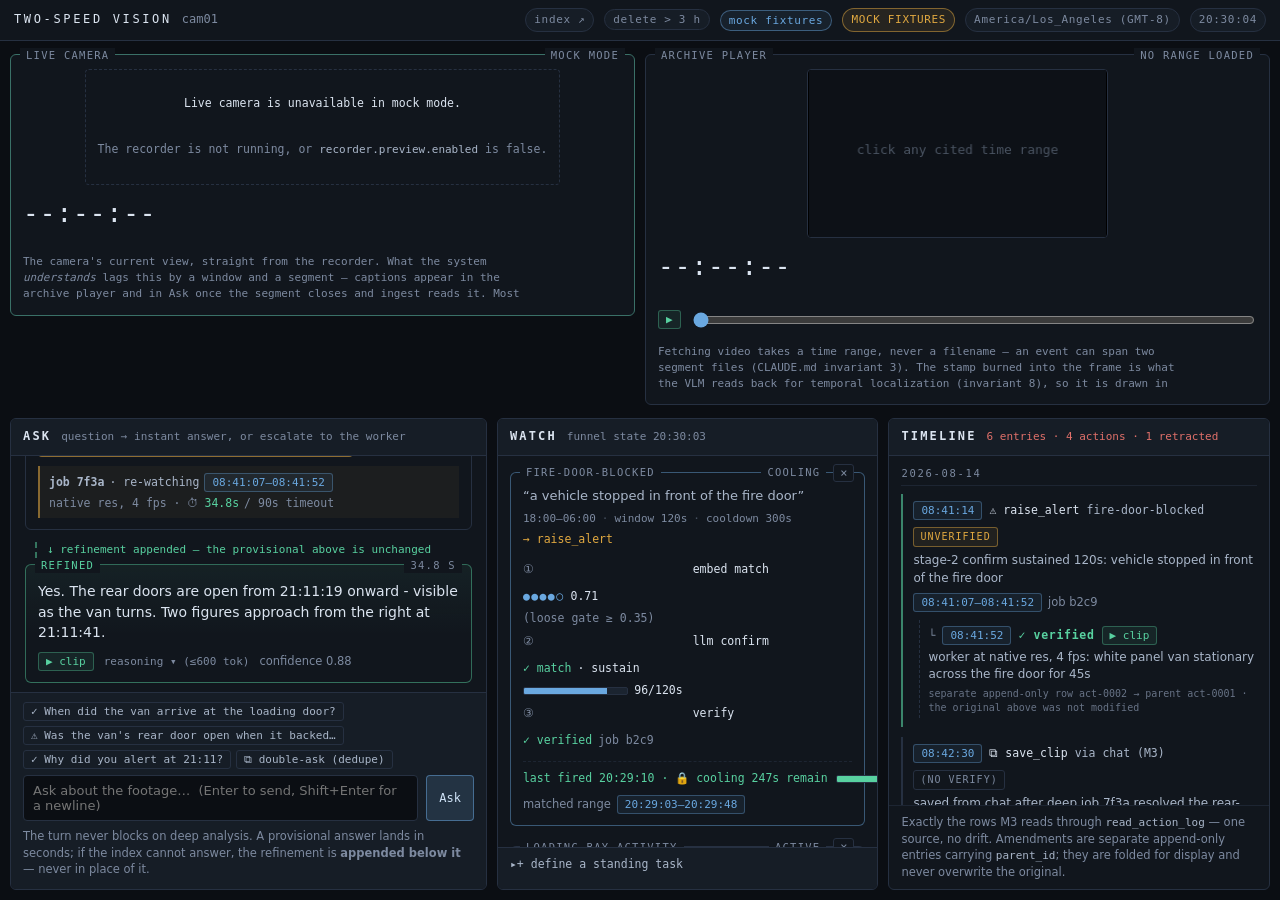
==== commit 9dc43c35: "agent: let the console pick the model, and let a follow-up know what it follows Two changes to the a" ====
--- a/ui/index.html
+++ b/ui/index.html
@@ -55,6 +55,25 @@
         >
           delete old footage
         </button>
+        <!-- Which model answers on the Ask surface. Two sources, both already running
+             somewhere: the llama-server `make serve` started, and whatever LM Studio
+             has loaded. The control switches between them; it starts and stops
+             nothing, which is why both being up is a warning and not a mode. -->
+        <div class="model" data-model>
+          <button
+            type="button"
+            class="pill pill--model"
+            data-model-button
+            title="which model is answering"
+          >
+            model…
+          </button>
+          <div class="model-panel" data-model-panel hidden>
+            <div class="model-list" data-model-list></div>
+            <p class="model-note" data-model-note hidden></p>
+            <p class="model-scope muted" data-model-scope></p>
+          </div>
+        </div>
         <span class="pill" data-mode-pill>…</span>
         <span class="pill pill--quiet" data-tz-pill>…</span>
         <span class="pill pill--quiet" data-clock-pill>--:--:--</span>
@@ -258,6 +277,7 @@
     <script src="static/watch.js" defer></script>
     <script src="static/timeline.js" defer></script>
     <script src="static/retention.js" defer></script>
+    <script src="static/model.js" defer></script>
     <script src="static/app.js" defer></script>
   </body>
 </html>
--- a/ui/static/app.css
+++ b/ui/static/app.css
@@ -34,6 +34,27 @@
   box-sizing: border-box;
 }
 
+/* The `hidden` attribute must actually hide.
+ *
+ * The browser implements it as `[hidden] { display: none }` in the UA stylesheet, which
+ * ANY class selector out-specifies. So the moment a component gets `display: flex` or
+ * `display: block`, every `el.hidden = true` in the JS silently stops working — the
+ * attribute is set, the element stays on screen, and nothing anywhere reports an error.
+ *
+ * This has now cost us three times: the player's canvas/video pair sat as a dead black
+ * rectangle, `.live-offline` showed over a working camera, and `.purge` — the confirm
+ * panel for the one control on this page that destroys footage — was displayed
+ * permanently instead of on click, so the page always looked like it was mid-delete.
+ *
+ * Hence one rule at the top rather than a fourth patch at the bottom. `!important` is
+ * deliberate: it has to beat whatever a component declares, which is the entire point.
+ * To show something, remove the attribute; do not fight this with a more specific
+ * selector.
+ */
+[hidden] {
+  display: none !important;
+}
+
 html,
 body {
   height: 100%;
@@ -123,6 +144,119 @@
   cursor: not-allowed;
 }
 
+/* The model selector.
+   Info-blue, not red: switching which model answers is reversible in one click, unlike
+   the control beside it. A dropdown rather than the purge strip's full-width panel for
+   the same reason — this one is meant to be opened, read and dismissed mid-demo. */
+.model {
+  position: relative;
+}
+.pill--model {
+  color: var(--info);
+  border-color: rgba(106, 168, 224, 0.45);
+  background: rgba(106, 168, 224, 0.08);
+  cursor: pointer;
+}
+.pill--model:hover {
+  border-color: var(--info);
+  background: rgba(106, 168, 224, 0.18);
+}
+/* Both servers up: two model processes against one 128 GB pool (invariant 1). Amber on
+   the pill itself, because the panel that explains it is closed by default. */
+.pill--warn {
+  color: var(--warn);
+  border-color: rgba(224, 168, 64, 0.5);
+  background: rgba(224, 168, 64, 0.1);
+}
+
+.model-panel {
+  position: absolute;
+  top: calc(100% + 6px);
+  right: 0;
+  z-index: 40;
+  width: 340px;
+  padding: 8px;
+  border: 1px solid var(--line);
+  border-radius: 8px;
+  background: var(--panel-2);
+  box-shadow: 0 10px 28px rgba(0, 0, 0, 0.5);
+}
+.model-list {
+  display: flex;
+  flex-direction: column;
+  gap: 6px;
+}
+.model-row {
+  display: flex;
+  flex-direction: column;
+  gap: 3px;
+  width: 100%;
+  padding: 7px 9px;
+  text-align: left;
+  border: 1px solid var(--line);
+  border-radius: 6px;
+  background: var(--panel);
+  color: var(--text-dim);
+  cursor: pointer;
+  font-family: var(--sans);
+}
+.model-row:hover:not(:disabled) {
+  border-color: var(--info);
+  background: var(--panel-3);
+}
+.model-row:disabled {
+  cursor: not-allowed;
+  opacity: 0.75;
+}
+.model-row--on {
+  border-color: rgba(88, 209, 160, 0.5);
+  background: rgba(88, 209, 160, 0.07);
+}
+.model-row--off {
+  opacity: 0.6;
+}
+.model-row-head {
+  display: flex;
+  align-items: baseline;
+  justify-content: space-between;
+  gap: 8px;
+  font-size: 12px;
+  color: var(--text);
+}
+.model-row-tick {
+  font-family: var(--mono);
+  font-size: 10px;
+  letter-spacing: 0.08em;
+  color: var(--ok);
+}
+/* The model id, monospace and full: the point of switching is comparing two models on
+   one question, and an elided id makes the comparison unciteable afterwards. */
+.model-row-id {
+  font-family: var(--mono);
+  font-size: 11px;
+  color: var(--text-dim);
+  overflow-wrap: anywhere;
+}
+.model-row-why {
+  font-size: 11px;
+  line-height: 1.35;
+  color: var(--muted);
+}
+.model-row-why--bad {
+  color: var(--warn);
+}
+.model-note {
+  margin: 8px 2px 0;
+  font-size: 11px;
+  line-height: 1.4;
+  color: var(--warn);
+}
+.model-scope {
+  margin: 6px 2px 0;
+  font-size: 10px;
+  line-height: 1.4;
+}
+
 /* Confirmation strip. Full width, under the topbar, in the flow — it pushes the console
    down rather than floating over it, so it cannot be dismissed by the stray click that
    opened it and cannot be missed by someone looking at a pane. */
@@ -342,13 +476,6 @@
   border-radius: 4px;
   border: 1px solid var(--line);
   background: #000;
-}
-/* display:block above out-specifies the [hidden] attribute, which otherwise leaves the
-   inactive surface sitting there as a dead black rectangle. Only one of the two is ever
-   live: the canvas in mock mode, the <video> once M3 serves the range. */
-.player-frame canvas[hidden],
-.player-frame video[hidden] {
-  display: none;
 }
 .player-side {
   min-width: 0;
@@ -1065,9 +1192,6 @@
   min-height: 180px;
   object-fit: contain;
 }
-.player-frame img[data-live-img][hidden] {
-  display: none;
-}
 .badge--live {
   color: var(--ok);
   border-color: color-mix(in srgb, var(--ok) 45%, transparent);
@@ -1167,12 +1291,6 @@
   overflow: auto;
 }
 
-/* `display:flex` above out-specifies the [hidden] attribute, exactly as the canvas/video
-   rule further up warns. Without this the "no live frame" placeholder sits BESIDE the
-   working image instead of being replaced by it. */
-.live-offline[hidden] {
-  display: none;
-}
 
 /* Delete control on a standing-task card. Deliberately quiet until hovered: it is
    destructive and sits on every card, so it should not compete with the funnel state
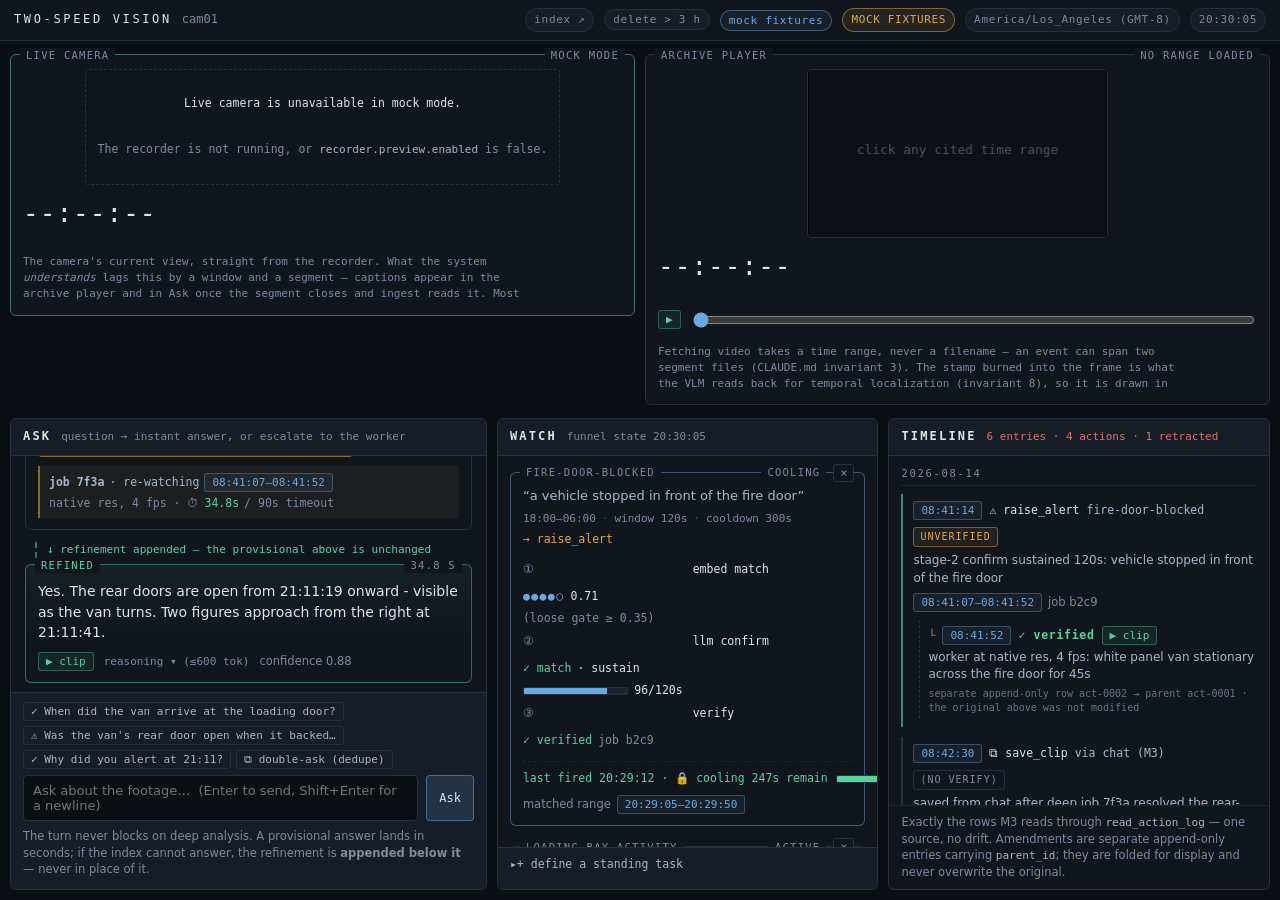
==== commit c6aeaa36: "Merge ask-model-selector, keeping this box's NVIDIA models Their six commits land whole — model sele" ====
--- a/ui/index.html
+++ b/ui/index.html
@@ -56,9 +56,11 @@
           delete old footage
         </button>
         <!-- Which model answers on the Ask surface. Two sources, both already running
-             somewhere: the llama-server `make serve` started, and whatever LM Studio
-             has loaded. The control switches between them; it starts and stops
-             nothing, which is why both being up is a warning and not a mode. -->
+             somewhere: whatever `agent.model` is configured against (on gn100-2f74 that
+             is Nemotron 3.5 Lightning in the box's own vLLM container, not a llama-server
+             this repo started), and whatever LM Studio has loaded. The control switches
+             between them; it starts and stops nothing, which is why both being up is a
+             warning and not a mode. -->
         <div class="model" data-model>
           <button
             type="button"
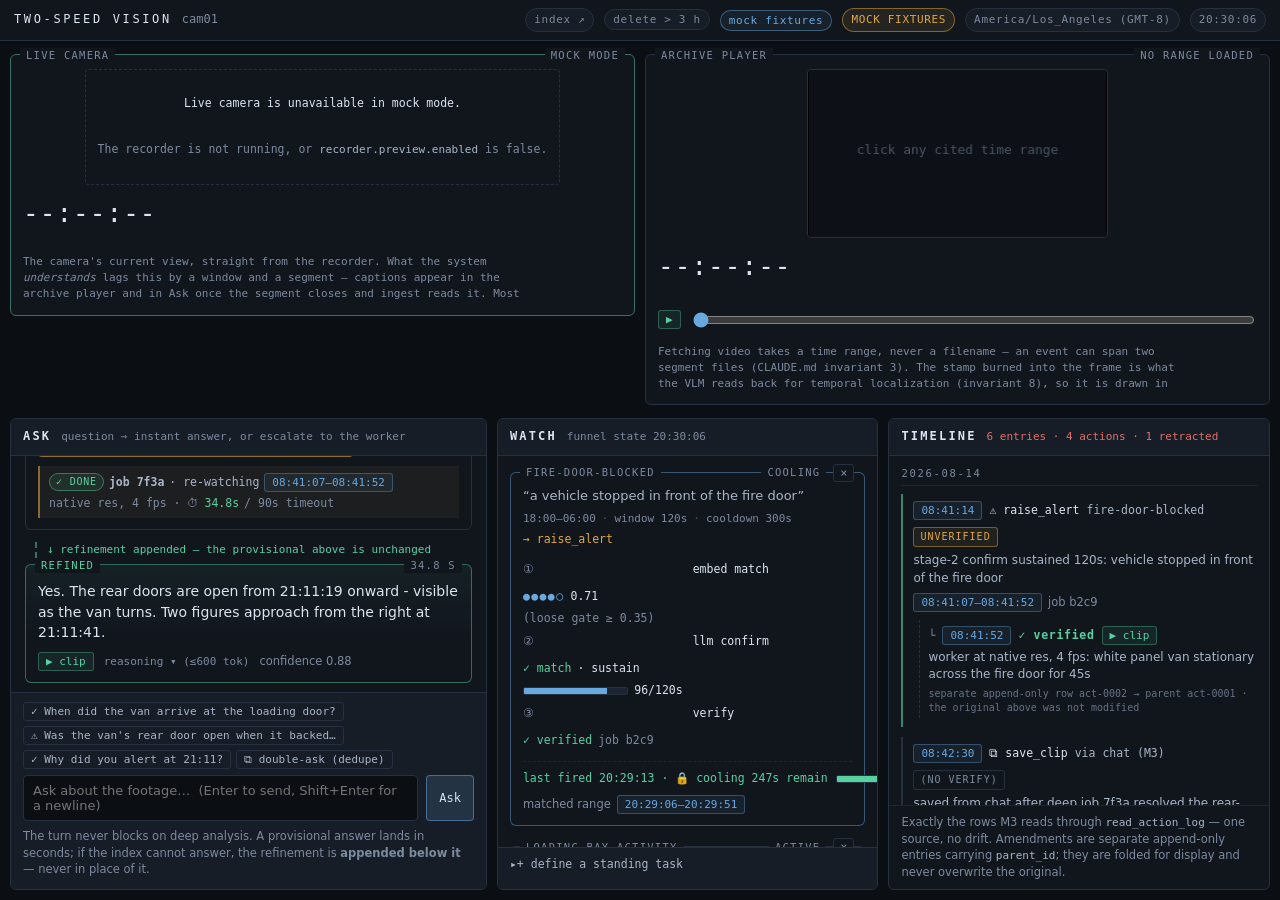
==== commit 6628a6e4: "M5: notify_discord, a standing-task action that reaches off this box A task can now post to Discord " ====
--- a/ui/index.html
+++ b/ui/index.html
@@ -227,6 +227,9 @@
                     <option value="save_clip">save_clip</option>
                     <option value="raise_alert" selected>raise_alert</option>
                     <option value="file_ticket">file_ticket</option>
+                    <!-- Reaches a Discord channel through AlertBridge, off this box.
+                         Needs ALERTBRIDGE_SERVICE_TOKEN in the agent's environment. -->
+                    <option value="notify_discord">notify_discord</option>
                   </select>
                 </label>
                 <label>
--- a/ui/static/app.css
+++ b/ui/static/app.css
@@ -1675,3 +1675,60 @@
   font-size: 11.5px;
   padding: 4px 9px;
 }
+
+/* ── deep-job state ──────────────────────────────────────────────────────────────
+   A running job and a finished one used to render identically: same muted meta row,
+   same "⏱ Ns / 90s timeout". The only moment the line read as meaningful was the moment
+   it stopped being true, which is backwards — the wait is the thing worth showing, since
+   SPEC §4.3's whole point is that the turn did not block on it.
+
+   The pulse is CSS-only and respects prefers-reduced-motion. No spinner glyph cycling in
+   JS: the elapsed counter is already the honest progress signal, driven off the job's
+   absolute requested_at rather than a frame counter, so a busy tab cannot make the wait
+   look shorter than it was. */
+.job-state {
+  font-family: var(--mono);
+  font-size: 10px;
+  letter-spacing: 0.08em;
+  padding: 1px 6px;
+  border-radius: 999px;
+  border: 1px solid transparent;
+  white-space: nowrap;
+}
+.job-state--run {
+  color: var(--info);
+  border-color: rgba(106, 168, 224, 0.45);
+  background: rgba(106, 168, 224, 0.12);
+  animation: job-pulse 1.4s ease-in-out infinite;
+}
+.job-state--done {
+  color: var(--ok);
+  border-color: rgba(88, 209, 160, 0.45);
+  background: rgba(88, 209, 160, 0.1);
+}
+.job-state--timeout {
+  color: var(--bad);
+  border-color: rgba(224, 112, 106, 0.5);
+  background: rgba(224, 112, 106, 0.12);
+  font-weight: 700;
+}
+
+/* The whole line lifts while live, so it is findable in a long transcript without
+   reading it. */
+.jobline--run {
+  border-left: 2px solid rgba(106, 168, 224, 0.55);
+  padding-left: 8px;
+}
+
+.timer--pending {
+  font-variant-numeric: tabular-nums;
+  color: var(--info);
+}
+
+@keyframes job-pulse {
+  0%, 100% { opacity: 1; }
+  50% { opacity: 0.45; }
+}
+@media (prefers-reduced-motion: reduce) {
+  .job-state--run { animation: none; }
+}
